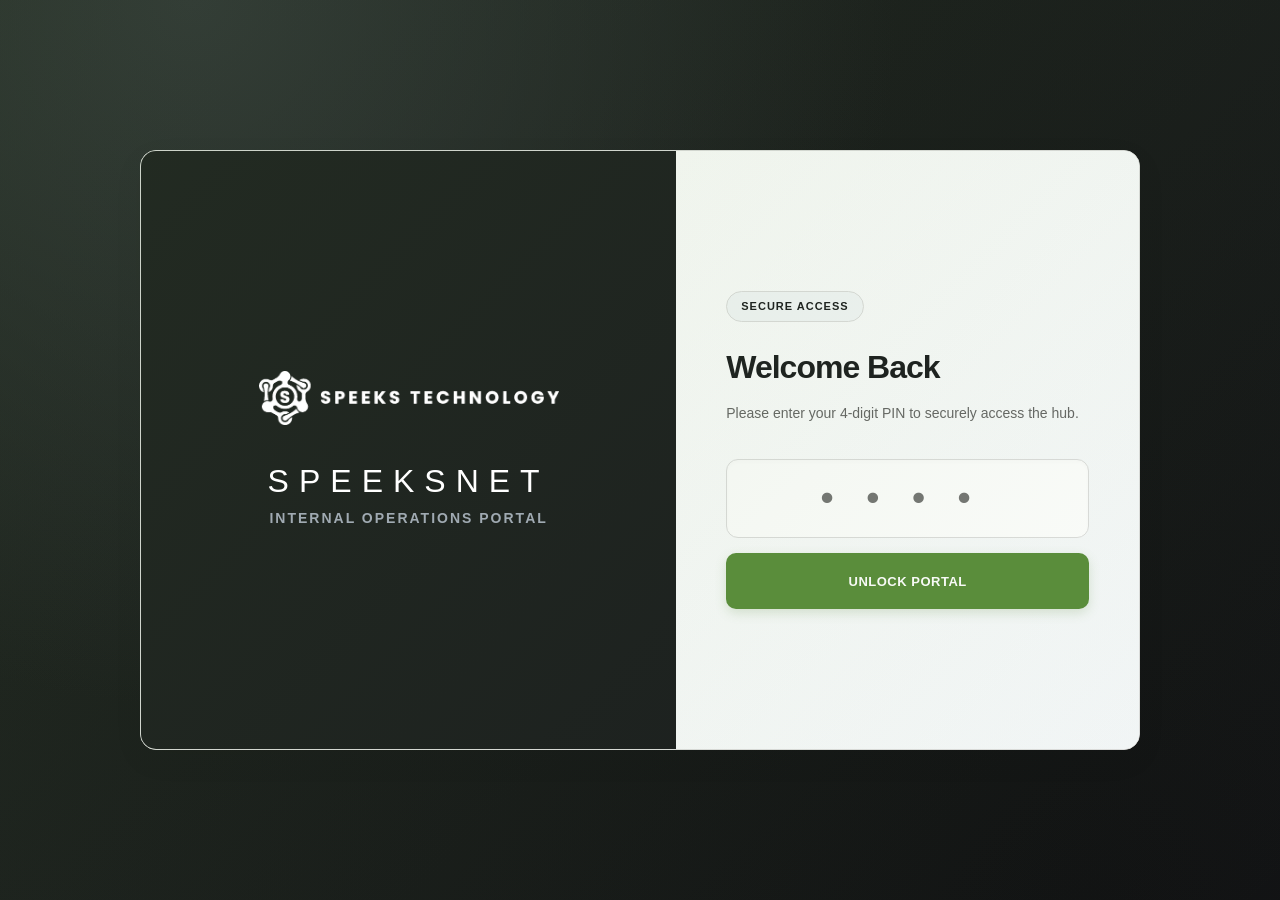
==== allmodules.html @ 90cd65ea "Create allmodules.html" ====
<!DOCTYPE html>
<html lang="en">
<head>
  <meta charset="UTF-8">
  <meta name="viewport" content="width=device-width, initial-scale=1.0">
  <title>SPEEKSNET | QuickPortal</title>
  <link rel="stylesheet" href="styles.css">
  <link rel="icon" type="image/svg+xml" href="favicon.svg">
  <script src="speeks.js" defer></script>
  <style>
    /* Hides all dynamic content globally until the JS verifies the user's role/store */
    .dynamic-module { display: none; }
  </style>
</head>
<body class="preload">

<aside class="sidebar">
  <div class="brand-area">
    <img src="images/speeks_logo.png" alt="SPEEKS Logo" class="brand-logo">
    <div class="badge">All Modules</div>
  </div>
  <nav class="nav-bar">
    <a href="index.html" class="nav-link"><i>🏠</i> <span>SPEEKS Hub</span></a>
    <a href="quickportal.html" class="nav-link active"><i>⚡</i> <span>QuickPortal</span></a>
    <a href="portals.html" class="nav-link"><i>🔗</i> <span>Portals</span></a>
    <a href="metrics.html" class="nav-link"><i>📊</i> <span>Metrics & Leaderboards</span></a>
    <a href="docs.html" class="nav-link"><i>📚</i> <span>Processes & Policies</span></a>
    <a href="managers.html" class="nav-link"><i>🛠️</i> <span>Manager Portal</span></a>
  </nav>
  
  <div class="sidebar-bottom">
    <a href="#" onclick="toggleIdeaModal(); return false;" class="idea-btn">
      <i>💡</i> <span>Have an Idea?</span>
    </a>
  </div>
</aside>

<div class="sidebar-toggle" onclick="toggleSidebar()">◀</div>

<main class="main-content">
  <div class="page-header">
    <a href="quickportal.html" class="nav-link active"><span>Back</span></a>
    <div>
        <h2 id="userGreeting">All Modules</h2>
        <p>These are all of the available modules in the QuickPortal.</p>
    </div>
  </div>
    
  <div class="quick-links-bar">  
    <a href="https://docs.google.com/spreadsheets/d/1pubURplK66yC6oXmpz7P-r8zN07DWmDiLxrtTg0rmdk/edit?usp=sharing" class="dynamic-module role-manager role-district-manager quick-link-pill" target="_blank">🎯 Daily Listing Goals</a>
    <a href="https://drive.google.com/drive/folders/1OyRPYmb77B1s77fPj2ebUJGXYxAqPKfc?usp=sharing" target="_blank" class="dynamic-module role-manager role-district-manager quick-link-pill">📁 Resources</a>  
    <a href="https://docs.google.com/spreadsheets/d/1KdQNDYfJT-Gt6wal6cgCbh6aqOUOHxey3PEsoeyztzQ/edit?usp=sharing" target="_blank" class="dynamic-module role-manager role-district-manager quick-link-pill">📦 SPEEKS Aging Inventory Tracker</a>
    <a href="https://docs.google.com/spreadsheets/d/1zw-jcqpAnMY6PNofERbUz4pUHA3qnlnZx6O6C_XSmLY/edit?usp=sharing" target="_blank" class="dynamic-module role-manager role-district-manager quick-link-pill">🛡️ eBay & Shopify Insurance Cases</a>
    <a href="https://docs.google.com/spreadsheets/d/1ar3tabN-bUqkjWqgy25MCHzSup2jhiaAKaGxLwZTeJ8/edit?usp=sharing" target="_blank" class="dynamic-module role-manager role-district-manager quick-link-pill">📍 Local Location Visits</a>
  </div>

  <div class="project-grid">
    <div class="dynamic-module role-ceo card" style="margin-bottom: 0;">
      <div class="card-title">👑 CEO Tools</div>
      <p style="padding: 15px; color: #ddd;">Executive resources and global overviews.</p>
    </div>

    <div class="dynamic-module role-district-manager card" style="margin-bottom: 0;">
      <div class="card-title">🏢 District Manager Tools</div>
      <p style="padding: 15px; color: #ddd;">Multi-store reporting and district-level tools.</p>
      <div class="dynamic-module role-district-manager quick-link-pill" style="margin-bottom: 0; cursor: pointer;" onclick="toggleManageUsers()">👥 Manage QuickPortal Users</div>
    </div>

    <div class="dynamic-module role-manager card" style="margin-bottom: 0;">
      <div class="card-title">🛠️ Manager Resources</div>
      <p style="padding: 15px; color: #ddd;">Store-level management, scheduling, and admin tools.</p>
    </div>

    <div class="dynamic-module role-employee card" style="margin-bottom: 0;">
      <div class="card-title">👥 Employee Portal</div>
      <p style="padding: 15px; color: #ddd;">Daily checklists, schedules, and floor resources.</p>
    </div>

    <div class="dynamic-module role-training card" style="margin-bottom: 0;">
      <div class="card-title">🎓 Training Academy</div>
      <p style="padding: 15px; color: #ddd;">Onboarding guides and certification modules.</p>
    </div>

    <div class="dynamic-module store-ovl card" style="margin-bottom: 0;">
      <div class="card-title">📍 OVL Location Dashboard</div>
      <p style="padding: 15px; color: #ddd;">Information strictly relevant to the OVL location.</p>
    </div>
    
    <div class="dynamic-module store-lee card" style="margin-bottom: 0;">
      <div class="card-title">📍 LEE Location Dashboard</div>
      <p style="padding: 15px; color: #ddd;">Information strictly relevant to the LEE location.</p>
    </div>

    <div class="dynamic-module store-wsp card" style="margin-bottom: 0;">
      <div class="card-title">📍 WSP Location Dashboard</div>
      <p style="padding: 15px; color: #ddd;">Information strictly relevant to the WSP location.</p>
    </div>

    <div class="dynamic-module store-mpl card" style="margin-bottom: 0;">
      <div class="card-title">📍 MPL Location Dashboard</div>
      <p style="padding: 15px; color: #ddd;">Information strictly relevant to the MPL location.</p>
    </div>

    <div class="dynamic-module store-bal card" style="margin-bottom: 0;">
      <div class="card-title">📍 BAL Location Dashboard</div>
      <p style="padding: 15px; color: #ddd;">Information strictly relevant to the BAL location.</p>
    </div>

    <div class="dynamic-module store-corp card" style="margin-bottom: 0;">
      <div class="card-title">🏢 CORP Dashboard</div>
      <p style="padding: 15px; color: #ddd;">Information strictly relevant to Corporate (CORP).</p>
    </div>
</div>
</main>
</body>
</html>
---- styles.css ----
/* =========================================================
   BASE STYLES & VARIABLES
   ========================================================= */
:root {
  --slate-charcoal: #1a1c1e; 
  --sage-professional: #5a8d3b; 
  --text-dark: #2d2d2d; 
  --bg-app: #f4f7f9;
  --idea-gold: #f59e0b;
  --red-alert: #ef4444; 
  
  /* Brand Specific colors */
  --apple-bg: #f5f5f7; --apple-text: #1d1d1f; --apple-border: #d2d2d7;
  --win-bg: #e1f0fe; --win-text: #0078d4; --win-border: #cce5ff;
  --android-bg: #e6f7ef; --android-text: #188038; --android-border: #ceead6;
  --gen-bg: #f1f3f4; --gen-text: #5f6368; --gen-border: #dadce0;
}

* { 
  box-sizing: border-box; 
  margin: 0; 
  padding: 0; 
}

body { 
  font-family: 'Inter', -apple-system, sans-serif; 
  background: var(--bg-app); 
  color: var(--text-dark); 
  line-height: 1.6; 
  display: flex; 
  min-height: 100vh; 
  overflow-x: hidden; 
}

/* PREVENTS BACKGROUND SCROLLING WHEN POPUP IS OPEN */
body.no-scroll { overflow: hidden !important; }

/* =========================================================
   SIDEBAR STYLES
   ========================================================= */
.sidebar { 
  width: 260px; 
  background: var(--slate-charcoal); 
  color: white; 
  position: fixed; 
  top: 0; bottom: 0; left: 0; 
  z-index: 100; 
  transition: width 0.3s cubic-bezier(0.4, 0, 0.2, 1); 
  display: flex; 
  flex-direction: column; 
  white-space: nowrap; 
  overflow: hidden; 
  box-shadow: 4px 0 15px rgba(0,0,0,0.05); 
}

.brand-logo {
    height: 40px; /* Set a fixed height that fits your design */
    width: 220px;  /* Set a width that represents the "Full" logo size */
    object-fit: cover; /* Ensures the image covers the area without distortion */
    object-position: left; /* CRITICAL: This keeps the left side of the image visible */
    transition: width 0.3s ease; /* Smooth transition when collapsing */
    display: block;
}

/* Update the container to align content to the left */
.brand-area { 
  height: 160px; 
  padding: 40px 20px 0 20px; /* Removed right padding, kept left padding at 20px */
  text-align: center; /* Changed from center */
  border-bottom: 1px solid rgba(255,255,255,0.05); 
  margin-bottom: 20px; 
  transition: padding 0.3s; 
  display: flex;
  flex-direction: column;
  align-items: center; /* Changed from center to align logo to the left */
  justify-content: flex-start; 
  overflow: hidden; /* Prevents the logo from bleeding out during transition */
}

.brand-area h1 { 
  font-size: 28px; 
  font-weight: 200; 
  letter-spacing: 6px; 
  margin: 0; 
  color: white; 
  white-space: nowrap;
  transition: font-size 0.3s cubic-bezier(0.4, 0, 0.2, 1), letter-spacing 0.3s cubic-bezier(0.4, 0, 0.2, 1); 
}

.brand-area .badge { 
  display: inline-block; 
  background: var(--sage-professional); 
  color: white; 
  font-size: clamp(7px, 1vw, 10px); 
  font-weight: 800; 
  padding: 4px 8px; 
  border-radius: 12px; 
  margin-top: 10px; 
  letter-spacing: 1px; 
  text-transform: uppercase; 
  white-space: nowrap;
  opacity: 1;
  transition: all 0.3s cubic-bezier(0.4, 0, 0.2, 1); 
  transform-origin: top center;
}

/* NAVIGATION */
.nav-bar { display: flex; flex-direction: column; gap: 8px; padding: 0 15px; }

.nav-link { 
  text-decoration: none; color: #a0aab2; padding: 0 13px; height: 48px; 
  font-weight: 600; font-size: 13px; letter-spacing: 1px; border-radius: 10px; 
  transition: background 0.2s, color 0.2s, transform 0.2s, box-shadow 0.2s; 
  display: flex; align-items: center; justify-content: flex-start; gap: 12px; white-space: nowrap;
}
.nav-link:hover { background: rgba(255,255,255,0.05); color: white; transform: translateX(3px); }
.nav-link.active { background: var(--sage-professional); color: white; box-shadow: 0 4px 12px rgba(90, 141, 59, 0.3); }

/* SIDEBAR BOTTOM CTA */
.sidebar-bottom { margin-top: auto; padding: 20px 15px; border-top: 1px solid rgba(255,255,255,0.05); }

.idea-btn { 
  text-decoration: none; color: white; padding: 0 13px; height: 48px; 
  background: linear-gradient(135deg, var(--idea-gold), #d97706); 
  font-weight: 700; font-size: 13px; letter-spacing: 0.5px; border-radius: 10px; 
  transition: transform 0.2s, box-shadow 0.2s; display: flex; align-items: center; 
  justify-content: flex-start; gap: 12px; box-shadow: 0 4px 15px rgba(245, 158, 11, 0.3); white-space: nowrap;
}
.idea-btn:hover { transform: translateY(-3px); box-shadow: 0 6px 20px rgba(245, 158, 11, 0.5); }
.idea-btn span { flex-grow: 1; text-align: center; padding-right: 32px; }

/* SHARED SIDEBAR ICON/TEXT ALIGNMENT */
.nav-link i, .idea-btn i { 
  font-style: normal; font-size: 18px; width: 20px; text-align: center; 
  display: inline-block; line-height: 1; flex-shrink: 0; 
}
.nav-link span, .idea-btn span { opacity: 1; transition: opacity 0.2s ease 0.15s; }

/* COLLAPSED SIDEBAR STATE */
.sidebar.collapsed { width: 76px; }
.sidebar.collapsed .brand-area { padding: 40px 10px; }
.sidebar.collapsed .brand-area h1 { font-size: 12px; letter-spacing: 1px; }
.sidebar.collapsed .badge { opacity: 0; visibility: hidden;}
.sidebar.collapsed .nav-link span, .sidebar.collapsed .idea-btn span { opacity: 0; width: 0; overflow: hidden; transition: opacity 0.1s ease 0s; }
.sidebar.collapsed .brand-logo {width: 40px;}

/* SIDEBAR TOGGLE */
.sidebar-toggle { 
  position: fixed; left: 244px; top: 50%; transform: translateY(-50%); width: 32px; height: 32px; 
  background: var(--slate-charcoal); color: white; border-radius: 50%; display: flex; 
  align-items: center; justify-content: center; cursor: pointer; z-index: 105; 
  border: 4px solid var(--bg-app); transition: left 0.3s cubic-bezier(0.4, 0, 0.2, 1), transform 0.3s; font-size: 12px; 
}
.sidebar-toggle.collapsed { left: 60px; transform: translateY(-50%) rotate(180deg); }

/* =========================================================
   TOP ACTIONS & NOTIFICATIONS
   ========================================================= */
.top-actions { position: fixed; top: 30px; right: 50px; z-index: 200; display: flex; gap: 15px; align-items: center; }

.action-btn { 
  background: white; border: 1px solid #ddd; width: 56px; height: 56px; 
  border-radius: 16px; display: flex; align-items: center; justify-content: center; 
  cursor: pointer; font-size: 26px; transition: 0.2s; box-shadow: 0 6px 16px rgba(0,0,0,0.04); position: relative;
}
.action-btn:hover { border-color: var(--sage-professional); color: var(--sage-professional); transform: translateY(-2px); }

/* PULSING NOTIFICATION DOT */
.notif-dot { 
  position: absolute; top: -4px; right: -4px; width: 14px; height: 14px; 
  background: var(--red-alert); border-radius: 50%; display: none; border: 2px solid white; 
}
.notif-dot.active { display: block; animation: pulseNotif 2s infinite; }
@keyframes pulseNotif { 
  0% { box-shadow: 0 0 0 0 rgba(239, 68, 68, 0.7); transform: scale(0.95); } 
  70% { box-shadow: 0 0 0 8px rgba(239, 68, 68, 0); transform: scale(1); } 
  100% { box-shadow: 0 0 0 0 rgba(239, 68, 68, 0); transform: scale(0.95); } 
}

/* =========================================================
   MAIN CONTENT & UNIVERSAL CARDS
   ========================================================= */
.main-content { flex-grow: 1; margin-left: 260px; padding: 50px; transition: margin-left 0.3s cubic-bezier(0.4, 0, 0.2, 1); }
.main-content.expanded { margin-left: 76px; }

.page-header { display: flex; justify-content: space-between; align-items: flex-end; margin-bottom: 40px; padding-right: 360px; }
.page-header h2 { font-size: clamp(24px, 3vw, 32px); font-weight: 800; color: var(--slate-charcoal); letter-spacing: -1px; margin-bottom: 8px; }
.page-header p { font-size: clamp(13px, 1.5vw, 15px); color: #666; font-weight: 500; }
.mission-statement { color: var(--sage-professional) !important; font-weight: 800 !important; font-size: 16px; }

.card { 
  background: white; border-radius: 16px; box-shadow: 0 2px 8px rgba(0,0,0,0.02); 
  border: 1px solid #ddd; padding: 30px; transition: all 0.3s ease; margin-bottom: 30px; 
}
.card:hover { 
  box-shadow: 0 8px 25px rgba(0,0,0,0.06); 
  border-color: #ccc; 
}

.card-title, .store-name { 
  font-size: clamp(16px, 2vw, 20px); font-weight: 800; color: var(--slate-charcoal); 
  border-bottom: 2px solid #eee; padding-bottom: 15px; margin-bottom: 20px; 
  display: flex; justify-content: space-between; align-items: center; 
}
.card-title-small { font-size: 13px; font-weight: 800; text-transform: uppercase; color: #888; margin-bottom: 20px; letter-spacing: 1px; display: flex; align-items: center; gap: 8px; }

/* MASTER PILL/BUTTON STYLES (Quick Links & Auth Back) */
.quick-link-pill, .auth-back-btn { 
  display: inline-flex; align-items: center; justify-content: center; gap: 8px; 
  padding: 12px 20px; background: white; border: 1px solid #ddd; border-radius: 30px; 
  font-size: 12px; font-weight: 800; color: var(--slate-charcoal); text-decoration: none; 
  text-transform: uppercase; letter-spacing: 0.5px; transition: all 0.2s ease; box-shadow: 0 4px 10px rgba(0,0,0,0.02); 
}
.quick-link-pill:hover, .auth-back-btn:hover { border-color: var(--sage-professional); color: var(--sage-professional); transform: translateY(-2px); box-shadow: 0 6px 15px rgba(90, 141, 59, 0.15); }
.auth-back-btn { margin-top: 25px; width: 100%; }
.quick-links-bar { display: flex; gap: 15px; margin-bottom: 35px; flex-wrap: wrap; }

/* =========================================================
   INDEX/HUB & PORTALS SPECIFIC
   ========================================================= */
.project-grid { display: grid; grid-template-columns: 1fr 1fr; gap: 30px; margin-bottom: 30px; }
.cms-item { padding: 16px 20px; border-radius: 10px; margin-bottom: 12px; font-size: 14px; font-weight: 600; color: var(--slate-charcoal); border-left: 4px solid transparent; }
.cms-active { border-left-color: var(--sage-professional); background: #f4f9f2; }
.cms-upcoming { border-left-color: #3b82f6; background: #f0f7ff; }

.portals-grid { display: grid; grid-template-columns: repeat(auto-fit, minmax(320px, 1fr)); gap: 30px; }
.portal-btn { display: block; text-decoration: none; padding: 14px 16px; background: var(--bg-app); border-radius: 10px; color: var(--text-dark); font-size: 13px; font-weight: 600; margin-bottom: 10px; transition: 0.2s; border: 1px solid transparent; }
.portal-btn:hover { background: var(--sage-professional); color: white; transform: translateX(6px); box-shadow: 0 4px 10px rgba(90, 141, 59, 0.2); }

/* =========================================================
   DOCS & SEARCH SPECIFIC
   ========================================================= */
.search-container { flex-grow: 1; max-width: 500px; position: relative; }
.search-input { width: 100%; padding: 16px 20px 16px 45px; border-radius: 12px; border: 1px solid #ddd; font-size: 15px; outline: none; transition: 0.2s; box-shadow: 0 4px 15px rgba(0,0,0,0.02); }
.search-input:focus { border-color: var(--sage-professional); box-shadow: 0 0 0 4px rgba(90, 141, 59, 0.1); }
.search-icon { position: absolute; left: 18px; top: 50%; transform: translateY(-50%); color: #aaa; font-size: 18px; }

.category-section { margin-bottom: 50px; }
.category-title { font-size: 16px; font-weight: 800; text-transform: uppercase; color: var(--slate-charcoal); margin-bottom: 20px; letter-spacing: 0.5px; border-bottom: 2px solid #eaeaea; padding-bottom: 10px; }
.docs-grid { display: grid; grid-template-columns: repeat(auto-fill, minmax(320px, 1fr)); gap: 20px; }

.doc-card { 
  background: white; border-radius: 12px; padding: 20px; display: flex; 
  align-items: flex-start; gap: 15px; text-decoration: none; 
  border: 1px solid #ddd; box-shadow: 0 2px 5px rgba(0,0,0,0.01); 
  transition: all 0.2s ease; cursor: pointer; 
}
.doc-card:hover { 
  transform: translateY(-3px); box-shadow: 0 6px 15px rgba(0,0,0,0.05); 
  border-color: var(--sage-professional); 
}
.doc-icon { font-size: 28px; background: var(--bg-app); width: 50px; height: 50px; display: flex; align-items: center; justify-content: center; border-radius: 10px; flex-shrink: 0; }
.doc-info { display: flex; flex-direction: column; }
.doc-title { font-size: 15px; font-weight: 700; color: var(--slate-charcoal); margin-bottom: 4px; }
.doc-desc { font-size: 12px; color: #888; font-weight: 500; line-height: 1.4; }

.hidden { display: none !important; }
.empty-state { text-align: center; padding: 50px; color: #888; font-weight: 600; font-size: 16px; background: white; border-radius: 12px; border: 1px dashed #ccc; }

/* MANAGE FAB & ROW STYLES */
.manage-fab { position: fixed; bottom: 40px; right: 40px; background: var(--slate-charcoal); color: white; padding: 16px 24px; border-radius: 30px; font-weight: 700; font-size: 14px; cursor: pointer; box-shadow: 0 10px 25px rgba(0,0,0,0.15); transition: all 0.2s; z-index: 100; border: 2px solid transparent; display: flex; align-items: center; gap: 8px;}
.manage-fab:hover { background: var(--sage-professional); transform: translateY(-3px); box-shadow: 0 14px 30px rgba(90, 141, 59, 0.3); }
.manage-menu { width: 1050px; max-width: calc(100% - 40px); }
.manage-content { height: 60vh; overflow-y: auto; padding: 20px; background: #f9fafb; display: flex; flex-direction: column; gap: 10px;}
.manage-row { display: grid; grid-template-columns: 1.2fr 60px 0.5fr 2fr 3fr 2fr 40px; gap: 10px; background: white; padding: 15px; border-radius: 8px; border: 1px solid #eee; align-items: center;}
.manage-row input[type="text"], .manage-row textarea { 
  width: 100%; padding: 10px 14px; border: 1px solid #ddd; 
  border-radius: 10px; font-size: 13px; font-family: 'Inter', sans-serif; 
  transition: 0.2s; outline: none; background: white;
}
.manage-row input[type="text"]:focus, .manage-row textarea:focus { 
  border-color: var(--sage-professional); 
  box-shadow: 0 0 0 3px rgba(90, 141, 59, 0.1); 
}
.manage-row textarea { resize: vertical; height: 38px; }
.manage-row .del-btn { background: #ef4444; color: white; border: none; border-radius: 6px; height: 36px; cursor: pointer; font-weight: bold; transition: 0.2s;}
.manage-row .del-btn:hover { background: #dc2626; }

.pin-label { display: flex; align-items: center; justify-content: center; gap: 4px; font-size: 12px; font-weight: 600; color: #555; cursor: pointer; }
.pin-label input[type="checkbox"] { width: 16px; height: 16px; margin: 0; cursor: pointer;}
.manage-footer { padding: 15px 20px; border-top: 1px solid #eee; display: flex; justify-content: space-between; background: white; }
.manage-footer button { padding: 10px 20px; border-radius: 8px; font-weight: 600; font-size: 14px; cursor: pointer; border: none; transition: 0.2s;}
.btn-add { background: #e2e8f0; color: var(--slate-charcoal); }
.btn-add:hover { background: #cbd5e1; }
.btn-save { background: var(--sage-professional); color: white; }
.btn-save:hover { background: #4a7530; }

/* =========================================================
   OVERLAYS, MODALS & NOTIFICATIONS
   ========================================================= */
.overlay { position: fixed; top: 0; left: 0; right: 0; bottom: 0; background: rgba(0,0,0,0.5); z-index: 299; display: none; opacity: 0; transition: opacity 0.3s; backdrop-filter: blur(4px); }
.overlay.show { display: block !important; opacity: 1; }

.modal-menu { position: fixed; top: 50%; left: 50%; transform: translate(-50%, -50%) scale(0.95); background: white; border-radius: 20px; box-shadow: 0 20px 50px rgba(0,0,0,0.15); z-index: 300; opacity: 0; visibility: hidden; transition: all 0.3s cubic-bezier(0.4, 0, 0.2, 1); overflow: hidden; border: 1px solid rgba(0,0,0,0.05); }
.modal-menu.show { opacity: 1; visibility: visible; transform: translate(-50%, -50%) scale(1); }
.modal-header { display: flex; justify-content: space-between; align-items: center; padding: 20px 25px; background: #fcfcfc; border-bottom: 1px solid #eee; }
.modal-header h3 { font-size: 16px; font-weight: 800; color: var(--slate-charcoal); }
.modal-close-btn { background: transparent; border: none; font-size: 18px; cursor: pointer; color: #999; transition: 0.2s; display: flex; align-items: center; justify-content: center; width: 32px; height: 32px; border-radius: 50%; }
.modal-close-btn:hover { background: #eee; color: var(--red-alert); }

/* SPECIFIC MODAL SIZES */
.notif-menu { width: 700px; max-width: 90vw; }
.calendar-menu { width: 1000px; max-width: 95vw; }
.calendar-content { height: 70vh; background: #fff; padding: 20px; }
.calendar-content iframe { width: 100%; height: 100%; border: 0; border-radius: 12px; }

/* ANNOUNCEMENTS CONTENT */
.notif-tabs { display: flex; gap: 10px; background: #f1f5f9; padding: 4px; border-radius: 8px; }
.tab-btn { background: transparent; border: none; padding: 6px 16px; font-size: 12px; font-weight: 700; color: #64748b; border-radius: 6px; cursor: pointer; transition: all 0.2s; }
.tab-btn.active { background: white; color: var(--slate-charcoal); box-shadow: 0 2px 4px rgba(0,0,0,0.05); }
.notif-content { padding: 20px; max-height: 65vh; overflow-y: auto; }
.notif-item { margin-bottom: 20px; }
.notif-item:last-child { margin-bottom: 0; }
.ann-header { display: flex; justify-content: space-between; align-items: center; margin-bottom: 8px; }
.ann-author { font-weight: 800; font-size: 13px; color: var(--sage-professional); }
.ann-date { font-size: 11px; color: #888; font-weight: 600; }
.notif-item hr { border: 0; height: 1px; background: #eee; margin: 8px 0; }
.ann-text { font-size: 13px; color: #444; line-height: 1.5; }

/* =========================================================
   MANAGERS DASHBOARD SPECIFIC
   ========================================================= */
.vw-pulse-badge { background: var(--red-alert); color: white; padding: 3px 8px; border-radius: 6px; font-size: 10px; font-weight: 900; letter-spacing: 1px; text-transform: uppercase; animation: pulseBadge 2s infinite; margin-left: 10px; display: inline-block; }

/* =========================================================
   FULL PAGE AUTHENTICATION
   ========================================================= */
.auth-page { 
  position: fixed; inset: 0; 
  
  /* 1. Base color ensures it is 100% solid (No transparency) */
  background-color: #1a1c1e; /* Matches your --slate-charcoal */
  
  /* 2. Soft, opaque gradients create a "faux-blur" studio effect */
  background-image: 
    radial-gradient(circle at 15% 0%, #2d3135 0%, transparent 50%),
    radial-gradient(circle at 85% 100%, #111213 0%, #1a1c1e 100%);
    
  z-index: 100000; 
  display: flex; align-items: center; justify-content: center; 
  padding: 20px;
}
.auth-split-layout { 
  display: flex; width: 1000px; max-width: 100%; height: 600px; max-height: 95vh; 
  background: white; /* Base card background */
  border-radius: 16px; /* Matches your standard .card border-radius */
  border: 1px solid #ddd; /* Standard card border */
  box-shadow: 0 10px 30px rgba(0,0,0,0.06); /* Softened shadow to match the site's airy feel */
  overflow: hidden; 
}

/* Left Side - Mimics your Sidebar */
.auth-brand-side { 
  flex: 1.2; background: var(--slate-charcoal); padding: 50px; 
  display: flex; flex-direction: column; align-items: center; justify-content: center; 
  text-align: center; color: white; 
}
.auth-brand-side::before { 
  content: ''; position: absolute; inset: 0; 
  background: linear-gradient(135deg, rgba(90, 141, 59, 0.15) 0%, transparent 100%); 
  pointer-events: none; 
}
.auth-logo { width: 300px; max-width: 90%; margin-bottom: 40px; position: relative; z-index: 2; display: block; object-fit: contain;}
.auth-brand-text { position: relative; z-index: 2; }
.auth-brand-text h1 { font-size: 32px; font-weight: 200; letter-spacing: 10px; margin-bottom: 10px; color: white; line-height: 1; }
.auth-brand-text p { font-size: 14px; color: #a0aab2; font-weight: 600; letter-spacing: 2px; text-transform: uppercase; }

.auth-form-side { 
  flex: 1; 
  padding: 50px; 
  display: flex; 
  flex-direction: column; 
  justify-content: center; 
  background: linear-gradient(135deg, #ffffff 0%, var(--bg-app) 100%); 
}
.auth-form-container { max-width: 380px; margin: 0 auto; width: 100%; }
.auth-badge { 
  display: inline-block; background: var(--bg-app); color: var(--slate-charcoal); 
  font-size: 11px; font-weight: 800; padding: 6px 14px; border-radius: 20px; 
  margin-bottom: 20px; letter-spacing: 1px; text-transform: uppercase; 
  border: 1px solid #ddd;
}
.auth-form-side h2 { font-size: 32px; font-weight: 800; color: var(--slate-charcoal); margin-bottom: 10px; letter-spacing: -1px; }
.auth-form-side p { font-size: 14px; color: #666; margin-bottom: 35px; line-height: 1.5; font-weight: 500; }

.pin-container { display: flex; flex-direction: column; gap: 15px; }
.pin-container input { 
  width: 100%; padding: 18px; font-size: 36px; text-align: center; 
  letter-spacing: 24px; border-radius: 12px; border: 1px solid #ddd; 
  outline: none; transition: 0.2s; font-family: monospace; 
  background: white; color: var(--slate-charcoal); 
  box-shadow: inset 0 2px 4px rgba(0,0,0,0.02);
}
.pin-container input:focus { 
  border-color: var(--sage-professional); 
  background: white; 
  box-shadow: 0 0 0 4px rgba(90, 141, 59, 0.1); 
}
.auth-btn { 
  width: 100%; height: 56px; font-size: 15px; border-radius: 12px; 
}

.pin-error { 
  color: var(--red-alert); font-size: 13px; font-weight: 700; 
  margin-top: 10px; text-align: center; display: none; 
  animation: shake 0.4s ease-in-out; 
}

@keyframes shake { 
  0%, 100% { transform: translateX(0); } 
  25% { transform: translateX(-5px); } 
  75% { transform: translateX(5px); } 
}

/* Mobile Responsiveness for Auth Page */
@media (max-width: 900px) {
  .auth-split-layout { flex-direction: column; height: auto; max-height: 100%; overflow-y: auto; }
  .auth-brand-side { padding: 40px 20px; min-height: 250px; flex: none; border-bottom: 1px solid #ddd; }
  .auth-brand-text h1 { font-size: 24px; letter-spacing: 6px; }
  .auth-form-side { padding: 40px 20px; flex: none; }
  .pin-container input { font-size: 28px; letter-spacing: 16px; }
}

/* Dashboard Layout */
.dashboard-layout { display: grid; grid-template-columns: 1fr 1fr; gap: 30px; align-items: stretch; }
.dashboard-layout > div { min-width: 0; }

/* Checklist Grid */
.checklist-grid { display: grid; grid-template-columns: repeat(3, 1fr); gap: 20px; margin-bottom: 30px; }
.checklist-header { font-size: 13px; font-weight: 800; color: var(--slate-charcoal); border-bottom: 2px solid #f0f0f0; padding-bottom: 12px; margin-bottom: 15px; display: flex; align-items: center; gap: 8px; text-transform: uppercase; letter-spacing: 0.5px; }
.checklist-item { display: flex; align-items: flex-start; gap: 12px; margin-bottom: 12px; font-size: 13px; font-weight: 600; color: var(--text-dark); line-height: 1.4; cursor: pointer; user-select: none; }
.checklist-item:hover { color: var(--sage-professional); }
.checklist-item input[type="checkbox"] { margin-top: 2px; cursor: pointer; accent-color: var(--sage-professional); width: 16px; height: 16px; flex-shrink: 0; }

/* KPI Table Core */
.kpi-header-controls { display: flex; justify-content: space-between; align-items: center; background: white; padding: 15px 20px; border-bottom: 1px solid #f0f0f0; }
.kpi-select-group { display: flex; align-items: center; gap: 8px; font-size: 13px; font-weight: 600; color: #666; }
/* Update the KPI Select Dropdowns to match the global 10px radius and focus glow */
.kpi-select { 
  padding: 8px 12px; border-radius: 10px; border: 1px solid #ddd; 
  font-family: 'Inter', sans-serif; font-weight: 700; font-size: 12px; 
  color: var(--slate-charcoal); outline: none; cursor: pointer; 
  background: white; transition: 0.2s; 
}
.kpi-select:focus { 
  border-color: var(--sage-professional); 
  box-shadow: 0 0 0 3px rgba(90, 141, 59, 0.1); 
}

/* Update the Auth PIN input to match the focus glow */
.auth-box input:focus { 
  border-color: var(--sage-professional); 
  box-shadow: 0 0 0 3px rgba(90, 141, 59, 0.1); 
}

/* Crisp up the inner border of the massive KPI table */
.kpi-inner-wrapper {
  border: 1px solid #ddd; /* Changed from #eee */
  border-radius: 12px;
  background: white;
  margin-top: 20px;
  overflow: hidden;
  display: flex;
  flex-direction: column;
  flex-grow: 1;
  min-height: 0; 
}

/* Add a new standardized class for the "Full Sheet" buttons */
.mini-action-btn {
  font-size: 11px; background: #f4f7f9; padding: 8px 12px; 
  border-radius: 8px; color: var(--slate-charcoal); text-decoration: none; 
  font-weight: 800; border: 1px solid #ddd; transition: all 0.2s ease;
}
.mini-action-btn:hover {
  background: white; border-color: var(--sage-professional); 
  color: var(--sage-professional); box-shadow: 0 2px 6px rgba(90, 141, 59, 0.1);
}

.kpi-scroll-area { flex-grow: 1; min-height: 0; overflow-y: auto; border-bottom-left-radius: 12px; border-bottom-right-radius: 12px; }
.kpi-scroll-area::-webkit-scrollbar { width: 6px; }
.kpi-scroll-area::-webkit-scrollbar-track { background: transparent; }
.kpi-scroll-area::-webkit-scrollbar-thumb { background: #d1d5db; border-radius: 10px; }
.kpi-scroll-area::-webkit-scrollbar-thumb:hover { background: var(--sage-professional); }

/* KPI Category Accordions (Clamps) */
.kpi-category { border-bottom: 1px solid #eee; }
.kpi-category:last-child { border-bottom: none; }
.kpi-category-header { display: flex; justify-content: space-between; align-items: center; background: #f8fafc; padding: 12px 20px; font-size: 12px; font-weight: 800; color: var(--slate-charcoal); cursor: pointer; transition: background 0.2s; text-transform: uppercase; letter-spacing: 0.5px; }
.kpi-category-header:hover { background: #f1f5f9; }
.chevron { font-size: 10px; color: #888; transition: transform 0.3s cubic-bezier(0.4, 0, 0.2, 1); }
.kpi-category.collapsed .kpi-category-content { display: none; }
.kpi-category.collapsed .chevron { transform: rotate(-90deg); }

/* KPI 4-Column Header & Rows */
.kpi-table-header { display: grid; grid-template-columns: 2fr 1fr 1fr 1fr; padding: 15px 20px 10px 20px; font-size: 10px; font-weight: 800; color: #888; text-transform: uppercase; letter-spacing: 0.5px; border-bottom: 2px solid #f4f7f9; background: white; }
.kpi-row { display: grid; grid-template-columns: 2fr 1fr 1fr 1fr; align-items: center; padding: 15px 20px; border-top: 1px solid #f5f5f5; background: white; transition: background 0.2s; }
.kpi-row:hover { background: #f9fafb; }
.kpi-table-header div:nth-child(2), .kpi-table-header div:nth-child(3), .kpi-row div:nth-child(2), .kpi-row div:nth-child(3) { text-align: center; }
.kpi-table-header div:last-child, .kpi-row div:last-child { text-align: right; }

/* KPI Data Formatting */
.kpi-name-col { display: flex; flex-direction: column; gap: 4px; }
.kpi-name { font-weight: 700; font-size: 12px; color: var(--slate-charcoal); }
.sparkline { width: 45px; height: 16px; margin-top: 2px; }
.sparkline path { fill: none; stroke: #cbd5e1; stroke-width: 1.5; stroke-linecap: round; stroke-linejoin: round; }
.kpi-value-col { font-size: 13px; font-weight: 600; color: #444; }
.kpi-primary-val { font-weight: 800; color: var(--slate-charcoal); font-size: 14px; }
.kpi-delta-col { text-align: right; }

.delta-badge { display: inline-flex; justify-content: center; align-items: center; padding: 4px 8px; border-radius: 6px; font-size: 11px; font-weight: 800; gap: 4px; }
.delta-pos { background: #dcfce7; color: #166534; }
.delta-neg { background: #fee2e2; color: #991b1b; }
.delta-neu { background: #f1f5f9; color: #475569; }

/* Buying & Sales Split Card */
.split-card-inner { display: grid; grid-template-columns: 1fr 1fr; align-items: center; }
.split-col { padding: 20px; text-align: center; display: flex; flex-direction: column; align-items: center; justify-content: center; }
.split-col:first-child { border-right: 1px solid #f0f0f0; }
.metric-subtitle { font-size: 11px; font-weight: 800; color: var(--slate-charcoal); text-transform: uppercase; letter-spacing: 0.5px; margin-bottom: 5px; }
.metric-sublabel { font-size: 10px; font-weight: 700; color: #888; text-transform: uppercase; margin-bottom: 5px; }
.metric-massive-val { font-size: 28px; font-weight: 900; color: var(--slate-charcoal); margin-bottom: 20px; }
.metric-mini-row { display: flex; justify-content: space-between; width: 100%; font-size: 11px; margin-bottom: 8px; border-bottom: 1px dashed #f0f0f0; padding-bottom: 4px; }
.metric-mini-row:last-child { border-bottom: none; }
.metric-mini-label { color: #888; font-weight: 600; }
.metric-mini-val { color: var(--slate-charcoal); font-weight: 800; }

/* Live Variance Reports */
.variance-list { padding: 10px 0; }
.variance-row { display: flex; justify-content: space-between; align-items: center; padding: 12px 0; border-bottom: 1px dashed #eee; font-size: 13px; font-weight: 700; color: var(--slate-charcoal); }
.variance-row:last-child { border-bottom: none; }

/* Weekly KPI Grid */
.weekly-kpi-grid { display: grid; grid-template-columns: repeat(5, 1fr); gap: 20px; align-items: start; }

/* =========================================================
   MONTHLY KPI STRICT CONTAINMENT CAGE
   ========================================================= */
/* 1. Locks the outer card to the exact height of the right column */
.kpi-master-card {
  padding: 25px;
  margin-bottom: 0;
  display: flex;
  flex-direction: column;
  
  /* THE MISSING MAGIC LOCKS: */
  height: 0; /* Tells grid to ignore the 100+ rows when calculating screen height */
  min-height: 100%; /* Forces the card to stretch perfectly down to the floor */
}

/* 2. Forces the inner table to stretch safely without overflowing */
.kpi-inner-wrapper {
  border: 1px solid #eee;
  border-radius: 12px;
  background: white;
  margin-top: 20px;
  overflow: hidden;
  display: flex;
  flex-direction: column;
  flex-grow: 1;
  min-height: 0; 
}

/* 3. Restores the high-speed "Lazy Rendering" hack to stop lag! */
.kpi-row {
  content-visibility: auto;
  contain-intrinsic-size: 0 52px;
}

/* =========================================================
   METRICS APP COMPONENTS
   ========================================================= */
.sync-zone { display: flex; align-items: center; gap: 15px; }
.last-synced-text { font-size: 11px; color: #888; font-weight: 700; text-transform: uppercase; white-space: nowrap; }
.sync-btn { background: var(--slate-charcoal); color: white; border: none; padding: 12px 24px; border-radius: 10px; font-weight: 700; cursor: pointer; text-transform: uppercase; font-size: 11px; transition: 0.2s; box-shadow: 0 4px 12px rgba(0,0,0,0.1); }
.sync-btn:hover { background: var(--sage-professional); transform: translateY(-1px); }

.page-tabs { display: flex; gap: 10px; margin-bottom: 30px; border-bottom: 2px solid #eee; padding-bottom: 15px; }
.page-tab-btn { background: transparent; border: none; font-size: 14px; font-weight: 800; color: #999; cursor: pointer; padding: 10px 20px; border-radius: 8px; transition: 0.2s; text-transform: uppercase; letter-spacing: 0.5px; }
.page-tab-btn:hover { color: var(--slate-charcoal); background: #f0f4f8; }
.page-tab-btn.active { background: var(--sage-professional); color: white; box-shadow: 0 4px 10px rgba(90, 141, 59, 0.2); }

.tab-pane { display: none; animation: fadeIn 0.3s ease; }
.tab-pane.active { display: block; }
@keyframes fadeIn { from { opacity: 0; transform: translateY(10px); } to { opacity: 1; transform: translateY(0); } }

.metrics-grid { display: grid; grid-template-columns: repeat(3, 1fr); gap: 30px; margin-bottom: 30px; }

/* Progress Rings */
.progress-ring { position: relative; width: 140px; height: 140px; margin: 0 auto 15px; }
.progress-ring svg { transform: rotate(-90deg); width: 140px; height: 140px; }
.progress-ring circle { fill: none; stroke-width: 12; stroke-linecap: round; }
.progress-ring .bg { stroke: #f0f0f0; }
.progress-ring .bar { stroke: var(--sage-professional); transition: 1.5s ease-out; stroke-dasharray: 402; stroke-dashoffset: 402; }
.percentage { position: absolute; top: 50%; left: 50%; transform: translate(-50%, -50%); font-weight: 800; font-size: 24px; color: var(--slate-charcoal); }
.goal-text, .tracking-box { font-weight: 800; font-size: 14px; color: #888; margin-top: 5px; }
.tracking-box span { color: var(--slate-charcoal); font-size: 16px; }

/* Charts */
.chart-header-flex { display: flex; justify-content: space-between; align-items: center; margin-bottom: 20px; border-bottom: 2px solid #f4f7f9; padding-bottom: 15px; }
.chart-controls { display: flex; gap: 10px; align-items: center; }
.timeframe-toggle { display: flex; background: #e2e8f0; border-radius: 8px; padding: 4px; }
.toggle-btn { background: transparent; border: none; padding: 8px 16px; font-size: 11px; font-weight: 700; color: #64748b; border-radius: 6px; cursor: pointer; transition: 0.2s; }
.toggle-btn.active { background: white; color: var(--slate-charcoal); box-shadow: 0 2px 4px rgba(0,0,0,0.05); }
.metric-dropdown { 
  padding: 10px 15px; border-radius: 10px; border: 1px solid #ddd; 
  font-weight: 600; color: var(--slate-charcoal); background: white; 
  outline: none; font-size: 13px; cursor: pointer; transition: 0.2s;
}
.metric-dropdown:focus { 
  border-color: var(--sage-professional); 
  box-shadow: 0 0 0 3px rgba(90, 141, 59, 0.1); 
}
.chart-container { height: 450px; position: relative; }
#chartLoading { position: absolute; top:0; left:0; width:100%; height:100%; display:none; justify-content:center; align-items:center; background:rgba(255,255,255,0.8); z-index:10; font-weight:bold; color:#888; }

/* Live Leaderboards */
.leaderboard-container { display: grid; grid-template-columns: 1fr 1fr; gap: 30px; }
.lb-row { display: flex; align-items: center; justify-content: space-between; padding: 12px 15px; border-bottom: 1px solid #f0f0f0; transition: background 0.2s; }
.lb-row:hover { background: #f9fafb; }
.lb-row:last-child { border-bottom: none; }
.lb-rank { font-weight: 800; color: #888; width: 30px; font-size: 13px; }
.lb-gold { color: var(--idea-gold); font-size: 16px; text-shadow: 0 2px 4px rgba(245,158,11,0.2); }
.lb-name { font-weight: 700; color: var(--slate-charcoal); flex-grow: 1; margin-left: 10px; font-size: 14px; }
.lb-val { font-weight: 800; color: var(--sage-professional); font-size: 14px; }

/* All-Time Records Grid */
.records-masonry-grid { display: grid; grid-template-columns: repeat(6, 1fr); gap: 15px; align-items: start; }
.record-metric-card { 
  background: white; border-radius: 12px; border: 1px solid #ddd; 
  box-shadow: 0 2px 5px rgba(0,0,0,0.01); overflow: hidden; 
  transition: all 0.2s ease; display: flex; flex-direction: column; 
}
.record-metric-card:hover { 
  transform: translateY(-3px); box-shadow: 0 6px 15px rgba(0,0,0,0.05); 
  border-color: var(--sage-professional); 
}
.rmc-header { background: var(--slate-charcoal); color: white; height: 60px; padding: 5px 10px; font-weight: 800; font-size: clamp(9px, 1.2vw, 11px); text-transform: uppercase; letter-spacing: 0.5px; text-align: center; display: flex; align-items: center; justify-content: center; line-height: 1.3; }
.rmc-champion { background: #ffffff; padding: 20px 10px 15px 10px; text-align: center; border-bottom: 1px solid #f0f0f0; }
.rmc-crown { font-size: clamp(9px, 1vw, 11px); font-weight: 800; color: #f59e0b; text-transform: uppercase; letter-spacing: 1px; margin-bottom: 8px; display: flex; align-items: center; justify-content: center; gap: 6px; }
.rmc-champ-val { font-size: clamp(18px, 2.5vw, 26px); font-weight: 900; color: var(--sage-professional); margin-bottom: 2px; letter-spacing: -0.5px; }
.rmc-champ-sub { font-size: clamp(9px, 1vw, 10px); font-weight: 600; color: #888; text-transform: uppercase; }
.rmc-list { padding: 10px 15px 15px 15px; }
.rmc-list-item { display: flex; align-items: flex-start; justify-content: space-between; padding: 12px 0; border-bottom: 1px dashed #eee; }
.rmc-list-item:last-child { border-bottom: none; }
.rmc-rank { font-size: 14px; width: 22px; text-align: left; }
.rmc-store { font-weight: 800; font-size: clamp(11px, 1.5vw, 13px); color: var(--slate-charcoal); flex-grow: 1; margin-top: 1px; }
.rmc-score { text-align: right; display: flex; flex-direction: column; align-items: flex-end; }
.rmc-score-val { font-weight: 800; font-size: clamp(11px, 1.5vw, 13px); color: var(--sage-professional); }
.rmc-score-date { font-size: 9px; color: #aaa; font-weight: 600; margin-top: 2px; text-transform: uppercase; }

.hidden-board { max-height: 0; opacity: 0; overflow: hidden; transition: max-height 0.4s ease, opacity 0.3s ease; }
.hidden-board.open { max-height: 600px; opacity: 1; }
.rmc-expand-btn { width: 100%; background: #f8fafc; border: 1px solid #f0f0f0; border-radius: 8px; padding: 12px; font-size: 10px; font-weight: 800; color: #64748b; cursor: pointer; transition: all 0.2s; text-transform: uppercase; letter-spacing: 0.5px; margin-top: 10px; }
.rmc-expand-btn:hover { background: #e2e8f0; color: var(--slate-charcoal); }

/* =========================================================
   PRELOAD BLOCKER (STOPS ALL INITIAL JUMPING/FLASHING)
   ========================================================= */
.preload * { transition: none !important; animation: none !important; }
body.preload { visibility: hidden !important; opacity: 0 !important; }

/* =========================================================
   UNIVERSAL RESPONSIVE COMMAND CENTER
   ========================================================= */
@media (max-width: 1600px) {
  .records-masonry-grid { grid-template-columns: repeat(3, 1fr); gap: 20px; }
}

@media (max-width: 1400px) {
  .weekly-kpi-grid { grid-template-columns: repeat(3, 1fr); }
}

@media (max-width: 1100px) {
  .metrics-grid, .checklist-grid { grid-template-columns: repeat(2, 1fr); }
  .records-masonry-grid { grid-template-columns: repeat(2, 1fr); gap: 15px; }
  .weekly-kpi-grid { grid-template-columns: repeat(2, 1fr); }
  .dashboard-layout { grid-template-columns: 1fr; }
  .page-header { flex-direction: column; align-items: flex-start; gap: 15px; padding-right: 0; }
  .sync-zone { width: 100%; justify-content: flex-start; }
}

@media (max-width: 768px) {
  .main-content { padding: 30px; }
  .project-grid, .metrics-grid, .checklist-grid, .leaderboard-container, .records-masonry-grid, .weekly-kpi-grid { grid-template-columns: 1fr; }
  .top-actions { right: 20px; top: 20px; gap: 10px; }
  .action-btn { width: 45px; height: 45px; font-size: 20px; }
  .notif-menu, .auth-box { width: 95vw; }
  .rmc-header { height: auto; padding: 12px; }
  .manage-content { overflow-x: auto; }
  .manage-row { min-width: 800px; } 
}

@media (max-width: 480px) {
  .main-content { padding: 15px; }
  .sidebar-toggle { width: 28px; height: 28px; font-size: 10px; }
}

/* =========================================================
   STANDARDIZED COMPONENTS (Forms, Tables, Badges, Buttons)
   ========================================================= */

/* Knowledge Base / Standard Data Tables */
.kb-search-bar { display: flex; gap: 10px; margin-bottom: 20px; }
.kb-search-input { flex-grow: 1; padding: 12px 20px; border-radius: 10px; border: 1px solid #ddd; outline: none; font-family: 'Inter', sans-serif; font-size: 14px; transition: 0.2s; }
.kb-search-input:focus { border-color: var(--sage-professional); box-shadow: 0 0 0 3px rgba(90, 141, 59, 0.1); }

.kb-table-container { max-height: 500px; overflow-y: auto; border-radius: 12px; border: 1px solid #eee; background: white; }
.kb-table { width: 100%; border-collapse: collapse; font-size: 13px; table-layout: fixed; }
.kb-table th { position: sticky; top: 0; background: var(--slate-charcoal); color: white; z-index: 10; padding: 16px; text-align: left; font-weight: 700; text-transform: uppercase; letter-spacing: 0.5px; font-size: 12px; }
.kb-table td { padding: 16px; border-bottom: 1px solid #f5f5f5; vertical-align: middle; color: var(--text-dark); }
.kb-table tr:last-child td { border-bottom: none; }
.kb-table tr:hover { background: #f9fafb; }

/* Brand Badges / Bubbles */
.bubble { display: inline-flex; align-items: center; justify-content: center; padding: 6px 12px; border-radius: 20px; font-size: 11px; font-weight: 800; text-transform: uppercase; letter-spacing: 0.5px; }
.b-apple { background: var(--apple-bg); color: var(--apple-text); border: 1px solid var(--apple-border); }
.b-windows { background: var(--win-bg); color: var(--win-text); border: 1px solid var(--win-border); }
.b-generic { background: var(--gen-bg); color: var(--gen-text); border: 1px solid var(--gen-border); }

/* Upgraded Portal Buttons (To match Manager "Quick Links") */
.portal-btn { 
  display: flex; align-items: center; gap: 8px; text-decoration: none; 
  padding: 12px 16px; background: white; border: 1px solid #ddd; 
  border-radius: 12px; color: var(--slate-charcoal); font-size: 13px; 
  font-weight: 700; margin-bottom: 12px; transition: all 0.2s ease; 
  box-shadow: 0 2px 5px rgba(0,0,0,0.01); 
}
.portal-btn:hover { 
  background: #f4f7f9; border-color: var(--sage-professional); 
  color: var(--sage-professional); transform: translateX(4px); 
  box-shadow: 0 4px 10px rgba(90, 141, 59, 0.1); 
}

/* =========================================================
   MASTER BUTTONS & STATUS MESSAGES
   ========================================================= */

/* Universal Loading / Empty States */
.status-message {
  padding: 40px; 
  text-align: center; 
  color: #888; 
  font-weight: 600; 
  font-size: 14px;
  grid-column: 1 / -1; /* Ensures it spans full width in grids */
  animation: pulseOpacity 2s infinite;
}
@keyframes pulseOpacity {
  0% { opacity: 0.6; }
  50% { opacity: 1; }
  100% { opacity: 0.6; }
}

/* Primary Action Button (The "Do It" Button - Green) */
.btn-primary {
  background: var(--sage-professional); 
  color: white; 
  border: none; 
  padding: 12px 24px; 
  border-radius: 10px; 
  font-weight: 800; 
  font-size: 13px; 
  cursor: pointer; 
  text-transform: uppercase; 
  letter-spacing: 0.5px; 
  transition: all 0.2s ease; 
  box-shadow: 0 4px 12px rgba(90, 141, 59, 0.2);
  display: inline-flex;
  align-items: center;
  justify-content: center;
  gap: 8px;
}
.btn-primary:hover {
  background: #4a7530; 
  transform: translateY(-2px); 
  box-shadow: 0 6px 15px rgba(90, 141, 59, 0.3);
}

/* Secondary Action Button (The "Cancel" or "Add" Button - Gray) */
.btn-secondary {
  background: #e2e8f0; 
  color: var(--slate-charcoal); 
  border: none; 
  padding: 12px 24px; 
  border-radius: 10px; 
  font-weight: 800; 
  font-size: 13px; 
  cursor: pointer; 
  transition: all 0.2s ease;
  display: inline-flex;
  align-items: center;
  justify-content: center;
  gap: 8px;
}
.btn-secondary:hover {
  background: #cbd5e1; 
  transform: translateY(-2px); 
  box-shadow: 0 4px 10px rgba(0,0,0,0.05);
}

/* Remove the old specific button classes we no longer need */
.btn-save, .btn-add, .sync-btn { display: none; } /* Deactivating old classes to ensure clean inheritance */

/* Sign Out Pill Styles */
.logout-btn {
  cursor: pointer;
  margin-left: 10px; /* Gives it a slight visual separation from the bell */
}
.logout-btn:hover {
  border-color: var(--red-alert) !important;
  color: var(--red-alert) !important;
  background-color: #fef2f2 !important; /* Soft red background */
  box-shadow: 0 6px 15px rgba(239, 68, 68, 0.15) !important;
}

/* other */

.user-manage-row {
  display: flex; gap: 10px; align-items: center; background: #fff;
  padding: 12px; border-radius: 8px; border: 1px solid var(--gen-border); margin-bottom: 8px;
}
.user-manage-row input, .user-manage-row select {
  padding: 8px; border: 1px solid #ccc; border-radius: 4px; font-size: 14px;
}
.user-manage-row .del-btn {
  background: var(--red-alert); color: white; border: none; padding: 0 10px;
  height: 34px; border-radius: 4px; cursor: pointer; font-weight: bold;
/* =========================================================
   IDEA MODAL STYLES
   ========================================================= */
.idea-menu { 
    width: 550px; 
    max-width: 90vw; 
}
.idea-label { 
    display: block; 
    font-size: 11px; 
    font-weight: 800; 
    text-transform: uppercase; 
    letter-spacing: 0.5px; 
    margin-bottom: 8px; 
    color: var(--slate-charcoal); 
}
.idea-input { 
    width: 100%; 
    padding: 14px 16px; 
    border-radius: 10px; 
    border: 1px solid #ddd; 
    outline: none; 
    font-family: 'Inter', sans-serif; 
    font-size: 14px; 
    font-weight: 500;
    transition: 0.2s; 
    background: #f9fafb; 
    color: var(--slate-charcoal); 
}
.idea-input:focus { 
    border-color: var(--sage-professional); 
    background: white;
    box-shadow: 0 0 0 4px rgba(90, 141, 59, 0.1); 
}
textarea.idea-input { 
    resize: vertical; 
}
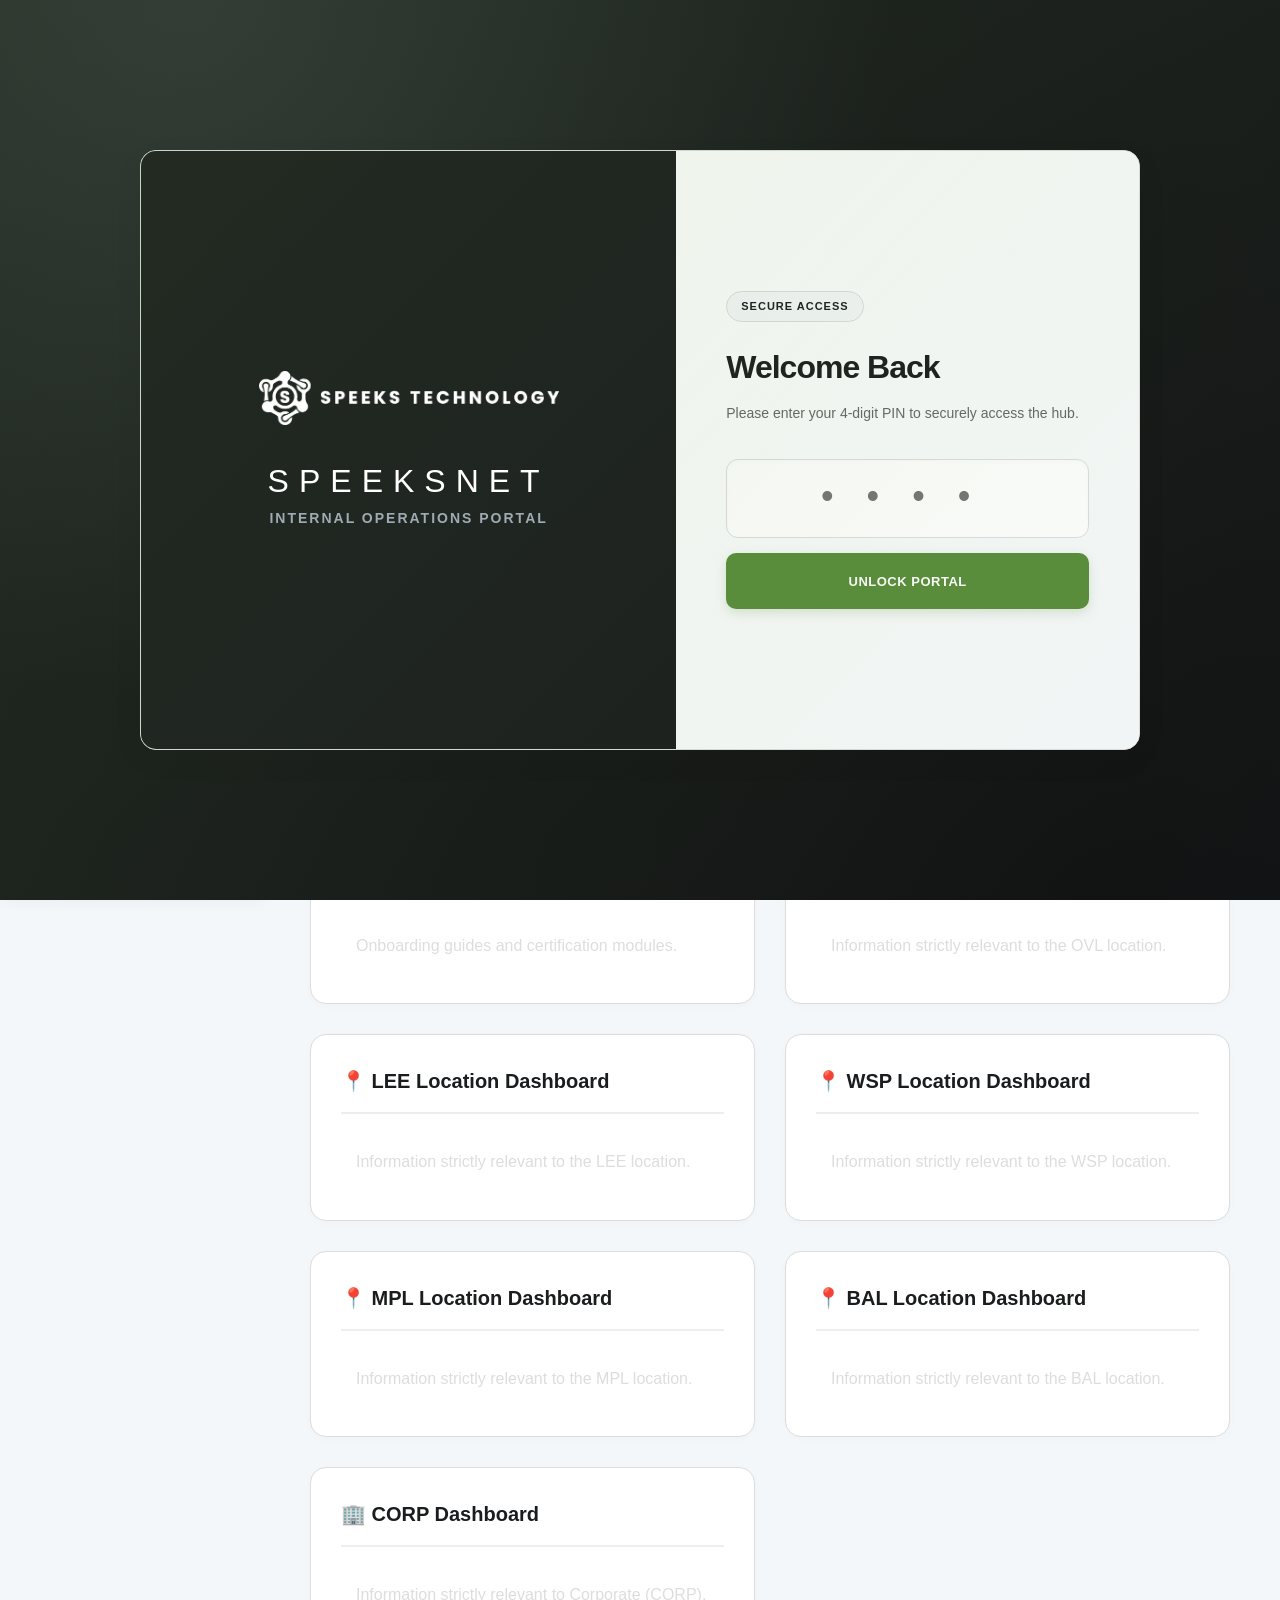
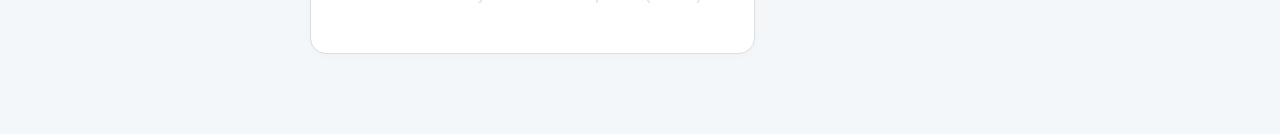
==== commit 6c182f77: "Add dev workspace dropdown and UI tweaks Introduce a developer workspace dropdown in quickportal (HT" ====
--- a/allmodules.html
+++ b/allmodules.html
@@ -3,14 +3,10 @@
 <head>
   <meta charset="UTF-8">
   <meta name="viewport" content="width=device-width, initial-scale=1.0">
-  <title>SPEEKSNET | QuickPortal</title>
+  <title>SPEEKSNET | QuickPortal - All Modules</title>
   <link rel="stylesheet" href="styles.css">
   <link rel="icon" type="image/svg+xml" href="favicon.svg">
   <script src="speeks.js" defer></script>
-  <style>
-    /* Hides all dynamic content globally until the JS verifies the user's role/store */
-    .dynamic-module { display: none; }
-  </style>
 </head>
 <body class="preload">
 
@@ -39,7 +35,6 @@
 
 <main class="main-content">
   <div class="page-header">
-    <a href="quickportal.html" class="nav-link active"><span>Back</span></a>
     <div>
         <h2 id="userGreeting">All Modules</h2>
         <p>These are all of the available modules in the QuickPortal.</p>
--- a/styles.css
+++ b/styles.css
@@ -183,7 +183,14 @@
 .main-content { flex-grow: 1; margin-left: 260px; padding: 50px; transition: margin-left 0.3s cubic-bezier(0.4, 0, 0.2, 1); }
 .main-content.expanded { margin-left: 76px; }
 
-.page-header { display: flex; justify-content: space-between; align-items: flex-end; margin-bottom: 40px; padding-right: 360px; }
+.page-header {
+    display: flex;
+    justify-content: flex-start;
+    margin-bottom: 40px;
+    padding-right: 360px;
+    flex-direction: column;
+    align-items: flex-start;
+}
 .page-header h2 { font-size: clamp(24px, 3vw, 32px); font-weight: 800; color: var(--slate-charcoal); letter-spacing: -1px; margin-bottom: 8px; }
 .page-header p { font-size: clamp(13px, 1.5vw, 15px); color: #666; font-weight: 500; }
 .mission-statement { color: var(--sage-professional) !important; font-weight: 800 !important; font-size: 16px; }
@@ -826,6 +833,8 @@
 .user-manage-row .del-btn {
   background: var(--red-alert); color: white; border: none; padding: 0 10px;
   height: 34px; border-radius: 4px; cursor: pointer; font-weight: bold;
+}
+
 /* =========================================================
    IDEA MODAL STYLES
    ========================================================= */
@@ -862,4 +871,105 @@
 }
 textarea.idea-input { 
     resize: vertical; 
+}
+
+/* --- Dropdown Container & Button --- */
+.dev-dropdown-container {
+  position: relative;
+  display: inline-block;
+}
+
+.dev-workspace-btn {
+  display: flex;
+  align-items: center;
+  background-color: #4b5563; 
+  color: white;
+  padding: 8px 16px;
+  border: none;
+  border-radius: 25px;
+  cursor: pointer;
+  gap: 8px;
+  box-shadow: 0 2px 5px rgba(0,0,0,0.1);
+  transition: background-color 0.2s ease, transform 0.1s ease;
+}
+
+.dev-workspace-btn:hover {
+  background-color: #374151; 
+}
+
+.dev-workspace-btn:active {
+  transform: scale(0.98); 
+}
+
+/* Icons and Text inside Button */
+.lock-icon {
+  width: 14px;
+  height: 14px;
+  stroke: #ffffff;
+}
+
+.chevron-icon {
+  width: 16px;
+  height: 16px;
+  stroke: #ffffff;
+  transition: transform 0.3s ease;
+}
+
+.dev-title {
+  font-size: 0.85rem;
+  font-weight: 600;
+  text-transform: uppercase;
+  letter-spacing: 0.5px;
+}
+
+/* --- The Dropdown Menu --- */
+.dev-dropdown-menu {
+  position: absolute;
+  top: 100%;
+  right: 0; 
+  margin-top: 10px;
+  background-color: #ffffff;
+  min-width: 180px;
+  border-radius: 12px;
+  border: 1px solid #e5e7eb;
+  box-shadow: 0 10px 25px rgba(0, 0, 0, 0.1);
+  overflow: hidden;
+  
+  /* Hidden by default */
+  opacity: 0;
+  visibility: hidden;
+  transform: translateY(-10px);
+  transition: opacity 0.3s ease, transform 0.3s ease, visibility 0.3s;
+  z-index: 100;
+}
+
+/* CLICK TRIGGER: Uses the .open class instead of :hover */
+.dev-dropdown-container.open .chevron-icon {
+  transform: rotate(180deg);
+}
+
+.dev-dropdown-container.open .dev-dropdown-menu {
+  opacity: 1;
+  visibility: visible;
+  transform: translateY(0);
+}
+
+/* --- Dropdown Links --- */
+.dev-dropdown-link {
+  display: block;
+  padding: 12px 16px;
+  color: #4b5563;
+  text-decoration: none;
+  font-size: 0.9rem;
+  font-weight: 500;
+  transition: background-color 0.2s ease, color 0.2s ease;
+}
+
+.dev-dropdown-link:not(:last-child) {
+  border-bottom: 1px solid #f3f4f6; 
+}
+
+.dev-dropdown-link:hover {
+  background-color: #f9fafb;
+  color: #111827; 
 }
